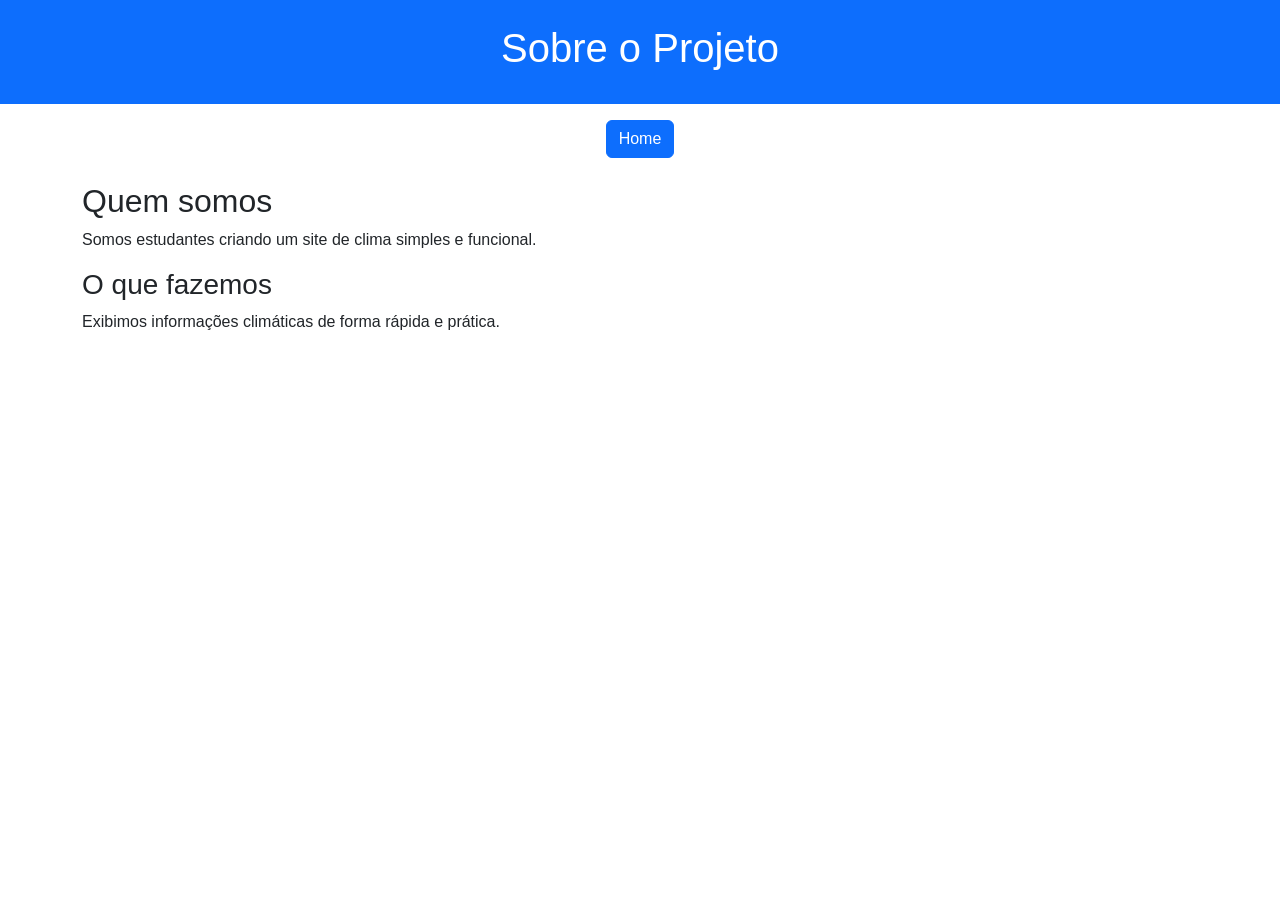
==== pages/about.html @ 6f246a4c "Adicionando Html e Js" ====
<!DOCTYPE html>
<html lang="pt-BR">
<head>
    <meta charset="UTF-8">
    <title>Sobre</title>

    <link rel="stylesheet" href="../bootstrap-5.3.8-dist/css/bootstrap.min.css">
    <link rel="stylesheet" href="../css/global.css">
</head>

<body>

<header class="bg-primary text-white text-center p-4">
    <h1>Sobre o Projeto</h1>
</header>

<nav class="text-center mt-3">
    <a href="../index.html" class="btn btn-primary">Home</a>
</nav>

<main class="container mt-4">
    <h2>Quem somos</h2>
    <p>Somos estudantes criando um site de clima simples e funcional.</p>

    <h3>O que fazemos</h3>
    <p>Exibimos informações climáticas de forma rápida e prática.</p>
</main>

<script src="../bootstrap-5.3.8-dist/js/bootstrap.bundle.min.js"></script>

</body>
</html>
---- css/global.css ----
body {
    font-family: Arial, sans-serif;
}

#resultado {
    font-size: 20px;
    font-weight: bold;
}
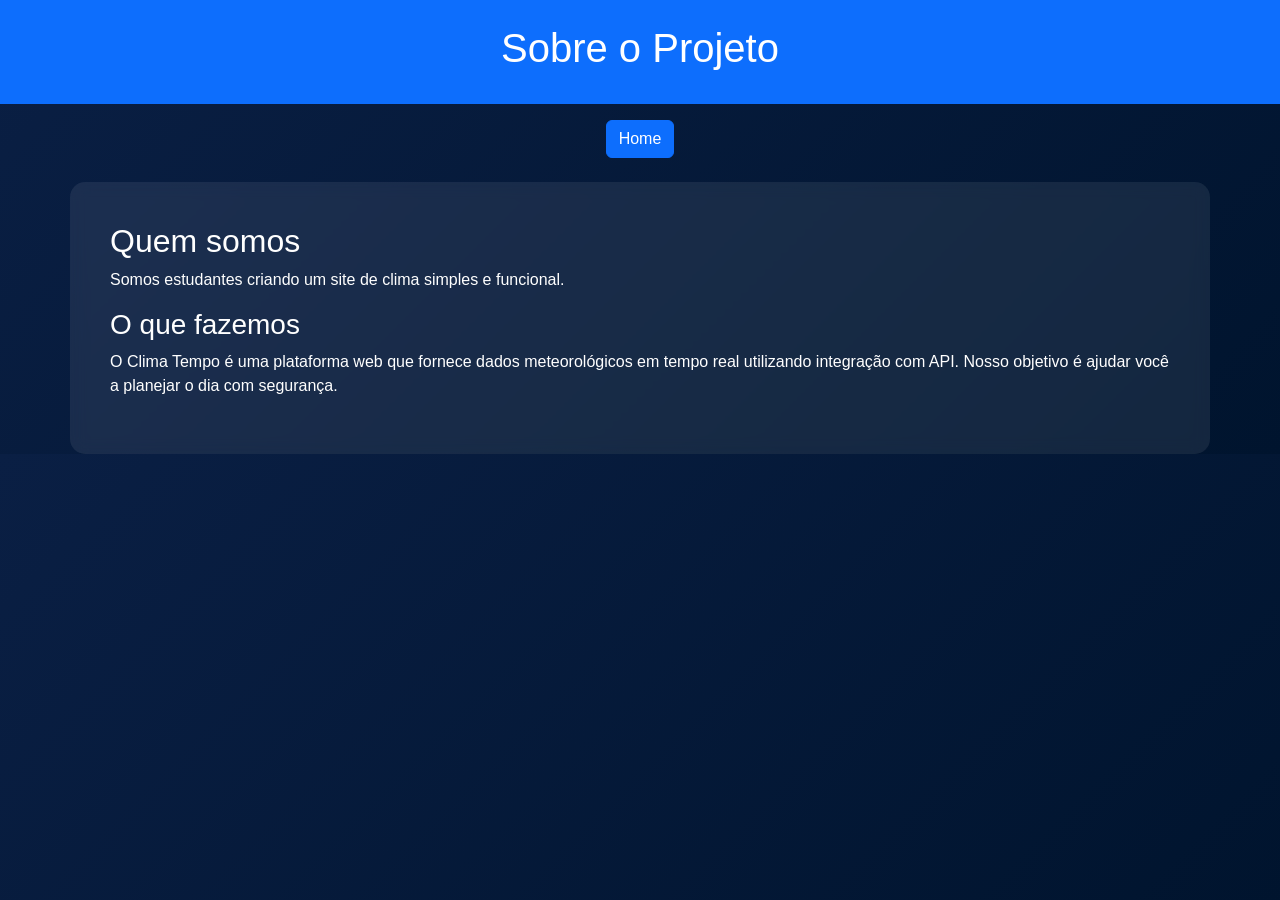
==== commit d4c2eae3: "commiting to merge" ====
--- a/pages/about.html
+++ b/pages/about.html
@@ -15,7 +15,7 @@
 </header>
 
 <nav class="text-center mt-3">
-    <a href="../index.html" class="btn btn-primary">Home</a>
+    <a href="HomePage.html" class="btn btn-primary">Home</a>
 </nav>
 
 <main class="container mt-4">
@@ -23,7 +23,9 @@
     <p>Somos estudantes criando um site de clima simples e funcional.</p>
 
     <h3>O que fazemos</h3>
-    <p>Exibimos informações climáticas de forma rápida e prática.</p>
+    <p>O Clima Tempo é uma plataforma web que fornece dados
+meteorológicos em tempo real utilizando integração com API.
+Nosso objetivo é ajudar você a planejar o dia com segurança.</p>
 </main>
 
 <script src="../bootstrap-5.3.8-dist/js/bootstrap.bundle.min.js"></script>
--- a/css/global.css
+++ b/css/global.css
@@ -1,8 +1,72 @@
-body {
-    font-family: Arial, sans-serif;
-}
 
 #resultado {
     font-size: 20px;
     font-weight: bold;
-}+}
+
+
+/*Animação fade page*/
+body {
+    font-family: Arial, sans-serif;
+    background: linear-gradient(135deg,#0a1f44,#00142e);
+    color:white;
+    opacity:0;
+    animation: fadePage 1.2s ease forwards;
+}
+
+@keyframes fadePage{
+    to{opacity:1;}
+}
+/*_________________________*/
+
+
+/*Animação slideDown*/
+header{
+    background: transparent !important;
+    animation: slideDown 1s ease;
+}
+
+@keyframes slideDown{
+    from{
+        opacity:0;
+        transform:translateY(-40px);
+    }to{
+        opacity:1;
+        transform:translateY(0);}
+}
+/*_________________________*/
+
+
+/*conteúdo principal slideUp*/
+main{
+    animation: slideUp 1.2s ease;
+}
+@keyframes slideUp{
+    from{
+        opacity:0;
+        transform:translateY(40px);
+    }to{
+        opacity:1;
+        transform:translateY(0);}
+}
+/*_________________________*/
+
+
+/*Botões*/
+.btn{
+    transition:0.3s;
+}
+.btn:hover{
+    transform:scale(1.05);
+}
+/*_________________________*/
+
+
+/*Container estilo card*/
+main.container{
+    background: rgba(255,255,255,0.08);
+    backdrop-filter: blur(8px);
+    border-radius:15px;
+    padding:40px;
+}
+/*_________________________*/
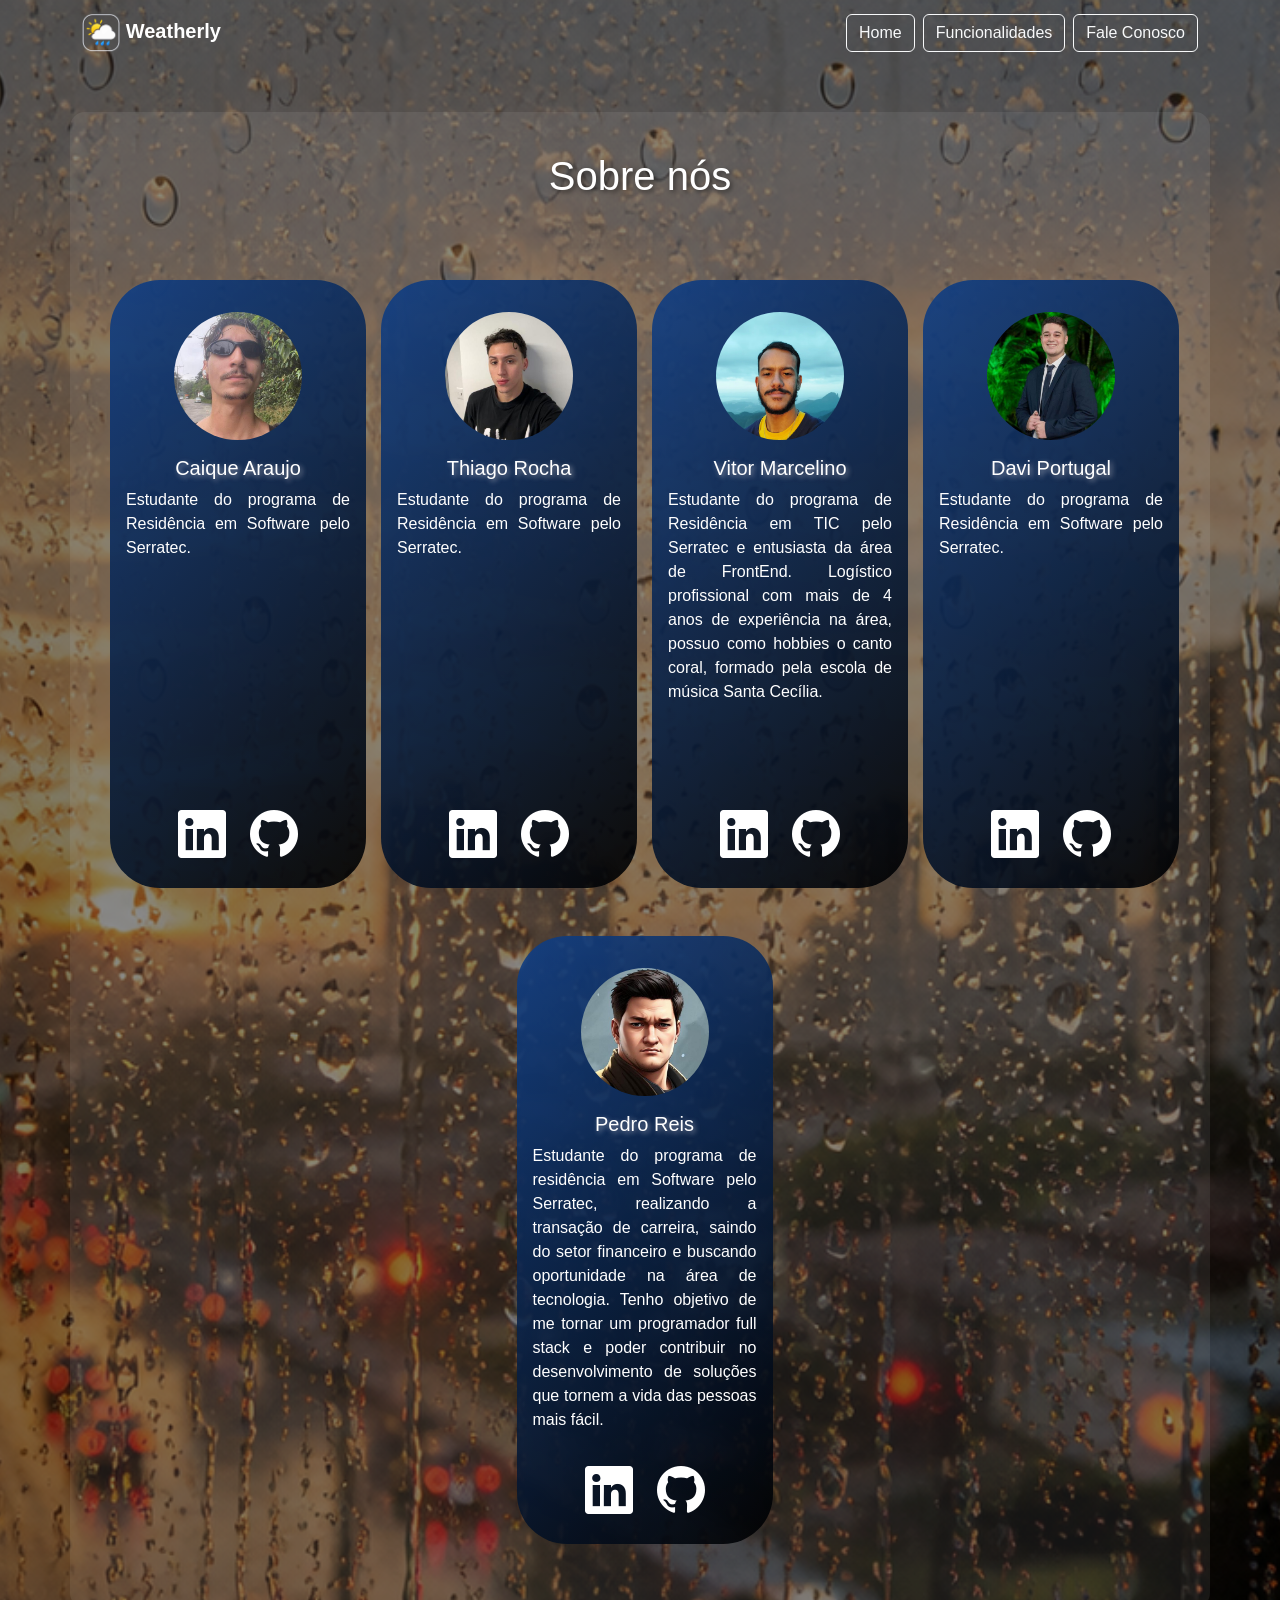
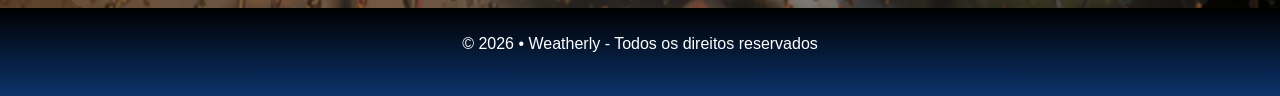
==== commit 1fe27180: "Atualizando a pagina e CSS de Sobre" ====
--- a/pages/about.html
+++ b/pages/about.html
@@ -5,28 +5,122 @@
     <title>Sobre</title>
 
     <link rel="stylesheet" href="../bootstrap-5.3.8-dist/css/bootstrap.min.css">
+    <link rel="stylesheet" href="https://cdn.jsdelivr.net/npm/bootstrap-icons@1.10.0/font/bootstrap-icons.css">
     <link rel="stylesheet" href="../css/global.css">
+    <link rel="stylesheet" href="../css/sobre.css">
 </head>
 
 <body>
 
-<header class="bg-primary text-white text-center p-4">
-    <h1>Sobre o Projeto</h1>
-</header>
-
-<nav class="text-center mt-3">
-    <a href="HomePage.html" class="btn btn-primary">Home</a>
+<nav class="navbar navbar-expand-lg">
+    <div class="container d-flex justify-content-between align-items-center">
+        <a href="HomePage.html" class="navbar-brand text-white fw-bold">
+            <img src="../img/ClimaTempo.png" alt="Clima Tempo" height="40">
+            Weatherly
+        </a>
+            <div class="d-flex justify-content-center">
+                <a href="HomePage.html" class="btn btn-outline-light me-2">Home</a>
+                <a href="#funcionalidades" class="btn btn-outline-light me-2">Funcionalidades</a>
+                <a href="FaleConosco.html" class="btn btn-outline-light">Fale Conosco</a>
+            </div>
+    </div>
 </nav>
 
-<main class="container mt-4">
-    <h2>Quem somos</h2>
-    <p>Somos estudantes criando um site de clima simples e funcional.</p>
+<main class="container">
 
-    <h3>O que fazemos</h3>
-    <p>O Clima Tempo é uma plataforma web que fornece dados
-meteorológicos em tempo real utilizando integração com API.
-Nosso objetivo é ajudar você a planejar o dia com segurança.</p>
+    <div class="titulo">
+        <h1>Sobre nós</h1>
+    </div>
+
+    <section>
+        <div class="row g-4 justify-content-center">
+            <div class="col-12 col-sm-6 col-md-4 col-lg-3">
+                <div class="card">
+                    <img src="../img/Caique.jpg" class="card-img">
+                    <h5 class="card-titulo">Caique Araujo</h5>
+                    <p class="card-texto">Estudante do programa de Residência em Software pelo Serratec. </p>
+                    <div class="row justify-content-center">
+                        <div class="col-6">
+                            <a href="#"><i class="bi bi-linkedin link-perfil"></i></a>
+                        </div>
+                        <div class="col-6">
+                            <a href="https://github.com/CaiqueS-araujo"><i class="bi bi-github link-perfil"></i></a>
+                        </div>
+                    </div>
+                </div>
+            </div>
+        
+            <div class="col-12 col-sm-6 col-md-4 col-lg-3">
+                <div class="card">
+                    <img src="../img/Thiago.jpg" class="card-img">
+                    <h5 class="card-titulo">Thiago Rocha</h5>
+                    <p class="card-texto">Estudante do programa de Residência em Software pelo Serratec. </p>
+                    <div class="row justify-content-center">
+                        <div class="col-6">
+                            <a href="https://www.linkedin.com/in/thiago-da-rocha/"><i class="bi bi-linkedin link-perfil"></i></a>
+                        </div>
+                        <div class="col-6">
+                            <a href="https://github.com/th1agOx"><i class="bi bi-github link-perfil"></i></a>
+                        </div>
+                    </div>
+                </div>
+            </div>
+        
+            <div class="col-12 col-sm-6 col-md-4 col-lg-3">
+                <div class="card">
+                    <img src="../img/Vitor.png" class="card-img">
+                    <h5 class="card-titulo">Vitor Marcelino</h5>
+                    <p class="card-texto">Estudante do programa de Residência em TIC pelo Serratec e entusiasta da área de FrontEnd. Logístico profissional com mais de 4 anos de experiência na área, possuo como hobbies o canto coral, formado pela escola de música Santa Cecília. </p>
+                    <div class="row justify-content-center">
+                        <div class="col-6">
+                            <a href="#"><i class="bi bi-linkedin link-perfil"></i></a>
+                        </div>
+                        <div class="col-6">
+                            <a href="https://github.com/sznsvitor"><i class="bi bi-github link-perfil"></i></a>
+                        </div>
+                    </div>
+                </div>
+            </div>
+        
+            <div class="col-12 col-sm-6 col-md-4 col-lg-3">
+                <div class="card">
+                    <img src="../img/Davi.jpg" class="card-img">
+                    <h5 class="card-titulo">Davi Portugal</h5>
+                    <p class="card-texto">Estudante do programa de Residência em Software pelo Serratec. </p>
+                    <div class="row justify-content-center">
+                        <div class="col-6">
+                            <a href="#"><i class="bi bi-linkedin link-perfil"></i></a>
+                        </div>
+                        <div class="col-6">
+                            <a href="https://github.com/daviportugall"><i class="bi bi-github link-perfil"></i></a>
+                        </div>
+                    </div>
+                </div>
+            </div>
+        
+            <div class="col-12 col-sm-6 col-md-4 col-lg-3">
+                <div class="card">
+                    <img src="../img/Pedro.jpg" class="card-img">
+                    <h5 class="card-titulo">Pedro Reis</h5>
+                    <p class="card-texto">Estudante do programa de residência em Software pelo Serratec, realizando a transação de carreira, saindo do setor financeiro e buscando oportunidade na área de tecnologia. Tenho objetivo de me tornar um programador full stack e poder contribuir no desenvolvimento de soluções que tornem a vida das pessoas mais fácil. </p>
+                    <div class="row justify-content-center">
+                        <div class="col-6">
+                            <a href="https://www.linkedin.com/in/pedro-reis-6b8a50a1/"><i class="bi bi-linkedin link-perfil"></i></a>
+                        </div>
+                        <div class="col-6">
+                            <a href="https://github.com/PHDReis"><i class="bi bi-github link-perfil"></i></a>
+                        </div>
+                    </div>
+                </div>
+            </div>
+        </div>
+    </section>
 </main>
+
+
+<footer class="text-center p-4">
+    <p>© 2026 • Weatherly - Todos os direitos reservados</p>
+</footer>
 
 <script src="../bootstrap-5.3.8-dist/js/bootstrap.bundle.min.js"></script>
 
--- a/css/sobre.css
+++ b/css/sobre.css
@@ -0,0 +1,138 @@
+/*---Cores---*/
+
+:root{
+    --fundo-geral:rgba(0,0,0,0.5);
+    --links-perfis:#ffffff;
+    --hover-links-perfis:linear-gradient(45deg, #1bbdee, #0c6bf0);
+    --fundo-footer:linear-gradient(#000000,#0b336b);
+    --fundo-cards: #fff;
+    --fundo-cards-estilizados: linear-gradient(135deg, rgba(16, 63, 134, 0.9), rgba(0, 0, 0, 0.9));
+    --texto-cards:#fff;
+}
+
+/*---Reset CSS---*/
+
+*,
+*::before,
+*::after {
+  box-sizing: border-box;
+  margin: 0;
+  padding: 0;
+}
+
+/*---Navbar e configuração geral---*/
+
+.navbar{
+    position:absolute;
+    top:0;
+    left:0;
+    width:100%;
+    z-index:999;
+
+    background:transparent !important;
+}
+
+body{
+    display: flex;
+    flex-direction: column;
+    padding-top: 5rem;
+    background-image: url(../img/ChuvaFimDeTarde.png);
+    background-size: cover;
+    background-position: center;
+    background-repeat: no-repeat;
+    background-color: var(--fundo-geral);
+    background-blend-mode: darken;
+}
+
+main{
+    flex:1;
+    margin-top: 2rem;
+}
+
+.titulo{
+    position: relative;
+    text-align: center;
+    font-weight: bold;
+    text-shadow: 2px 2px 5px rgba(0, 0, 0, 0.5);
+}
+    
+
+/*---Cards dos alunos---*/
+
+section{
+    margin-top: 5rem;
+}
+
+.row{
+    display: flex;
+    flex-wrap: wrap;
+    justify-content: center;
+}
+
+.card {
+    min-width: 16em;
+    height: 38em;
+    display:flex;
+    flex-direction: column;
+    justify-content: space-between;
+    align-items: center;
+    margin-bottom: 1.5rem;
+    border: none;
+    border-radius: 50px;
+    transition: all 0.3s ease;
+    padding: 1rem;
+    overflow: hidden;
+    color:var(--texto-cards);
+    background: var(--fundo-cards);
+    background: var(--fundo-cards-estilizados);
+}
+
+.card:hover{
+    transform: translatey(-5px);
+    box-shadow: 0 5px 20px rgb(255, 255, 255);
+}
+
+.card-img{
+    margin-top: 1rem;
+    width: 8rem;
+    height: 8rem;
+    border-radius: 50%;
+    object-fit: cover;
+}
+
+.card-titulo{
+    margin-top: 1rem;
+    text-shadow: 2px 2px 5px rgba(255, 246, 246, 0.5);
+}
+
+.card-texto{
+    text-align: justify;
+    flex-grow: 1;
+    overflow-wrap: break-word;
+    /*word-break: break-all;*/
+}
+
+/*--- Icones dos links de cada aluno---*/
+
+.link-perfil{  
+    margin-top: auto;
+    font-size: 3em;
+    transition: 0.3s;
+    color: var(--links-perfis);
+}
+
+.link-perfil:hover{
+    font-size: 3.5em;
+    background: var(--hover-links-perfis);
+    -webkit-background-clip: text;
+    -webkit-text-fill-color: transparent;
+}
+
+/*---Footer Simples---*/
+
+footer {
+    background: var(--fundo-footer);
+    color:#ffffff;
+    text-align: center;
+    padding: 1rem;
+}
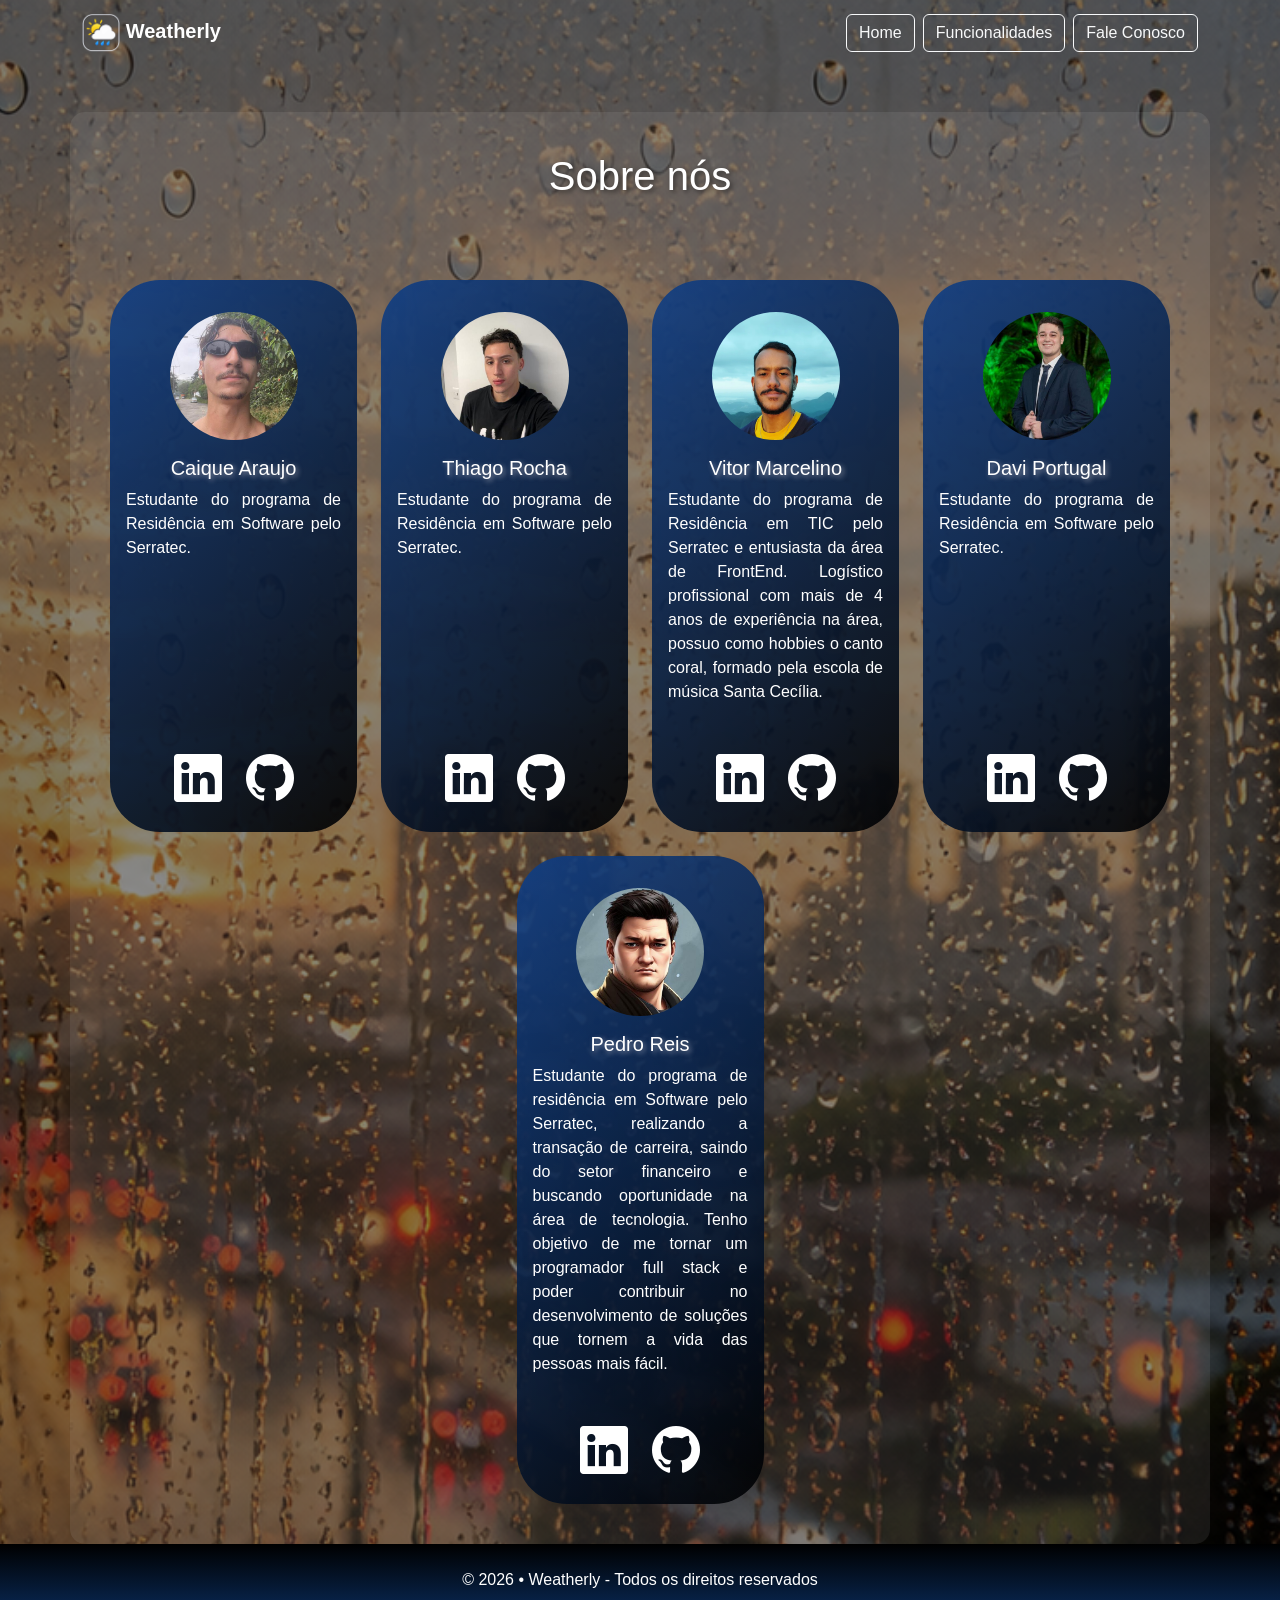
==== commit d47516ea: "adicionei meu link do linkedin e o script do vlibras" ====
--- a/pages/about.html
+++ b/pages/about.html
@@ -73,7 +73,7 @@
                     <p class="card-texto">Estudante do programa de Residência em TIC pelo Serratec e entusiasta da área de FrontEnd. Logístico profissional com mais de 4 anos de experiência na área, possuo como hobbies o canto coral, formado pela escola de música Santa Cecília. </p>
                     <div class="row justify-content-center">
                         <div class="col-6">
-                            <a href="#"><i class="bi bi-linkedin link-perfil"></i></a>
+                            <a href="https://www.linkedin.com/in/vitor-marcelino-064189198/"><i class="bi bi-linkedin link-perfil"></i></a>
                         </div>
                         <div class="col-6">
                             <a href="https://github.com/sznsvitor"><i class="bi bi-github link-perfil"></i></a>
@@ -122,7 +122,7 @@
     <p>© 2026 • Weatherly - Todos os direitos reservados</p>
 </footer>
 
-<script src="../bootstrap-5.3.8-dist/js/bootstrap.bundle.min.js"></script>
-
+    <script src="../bootstrap-5.3.8-dist/js/bootstrap.bundle.min.js"></script>
+    <script src="../js/vlibras.js"></script>
 </body>
 </html>
--- a/css/sobre.css
+++ b/css/sobre.css
@@ -63,15 +63,11 @@
     margin-top: 5rem;
 }
 
-.row{
-    display: flex;
-    flex-wrap: wrap;
-    justify-content: center;
-}
+
 
 .card {
-    min-width: 16em;
-    height: 38em;
+    width: 100%;
+    height: 100%;
     display:flex;
     flex-direction: column;
     justify-content: space-between;
